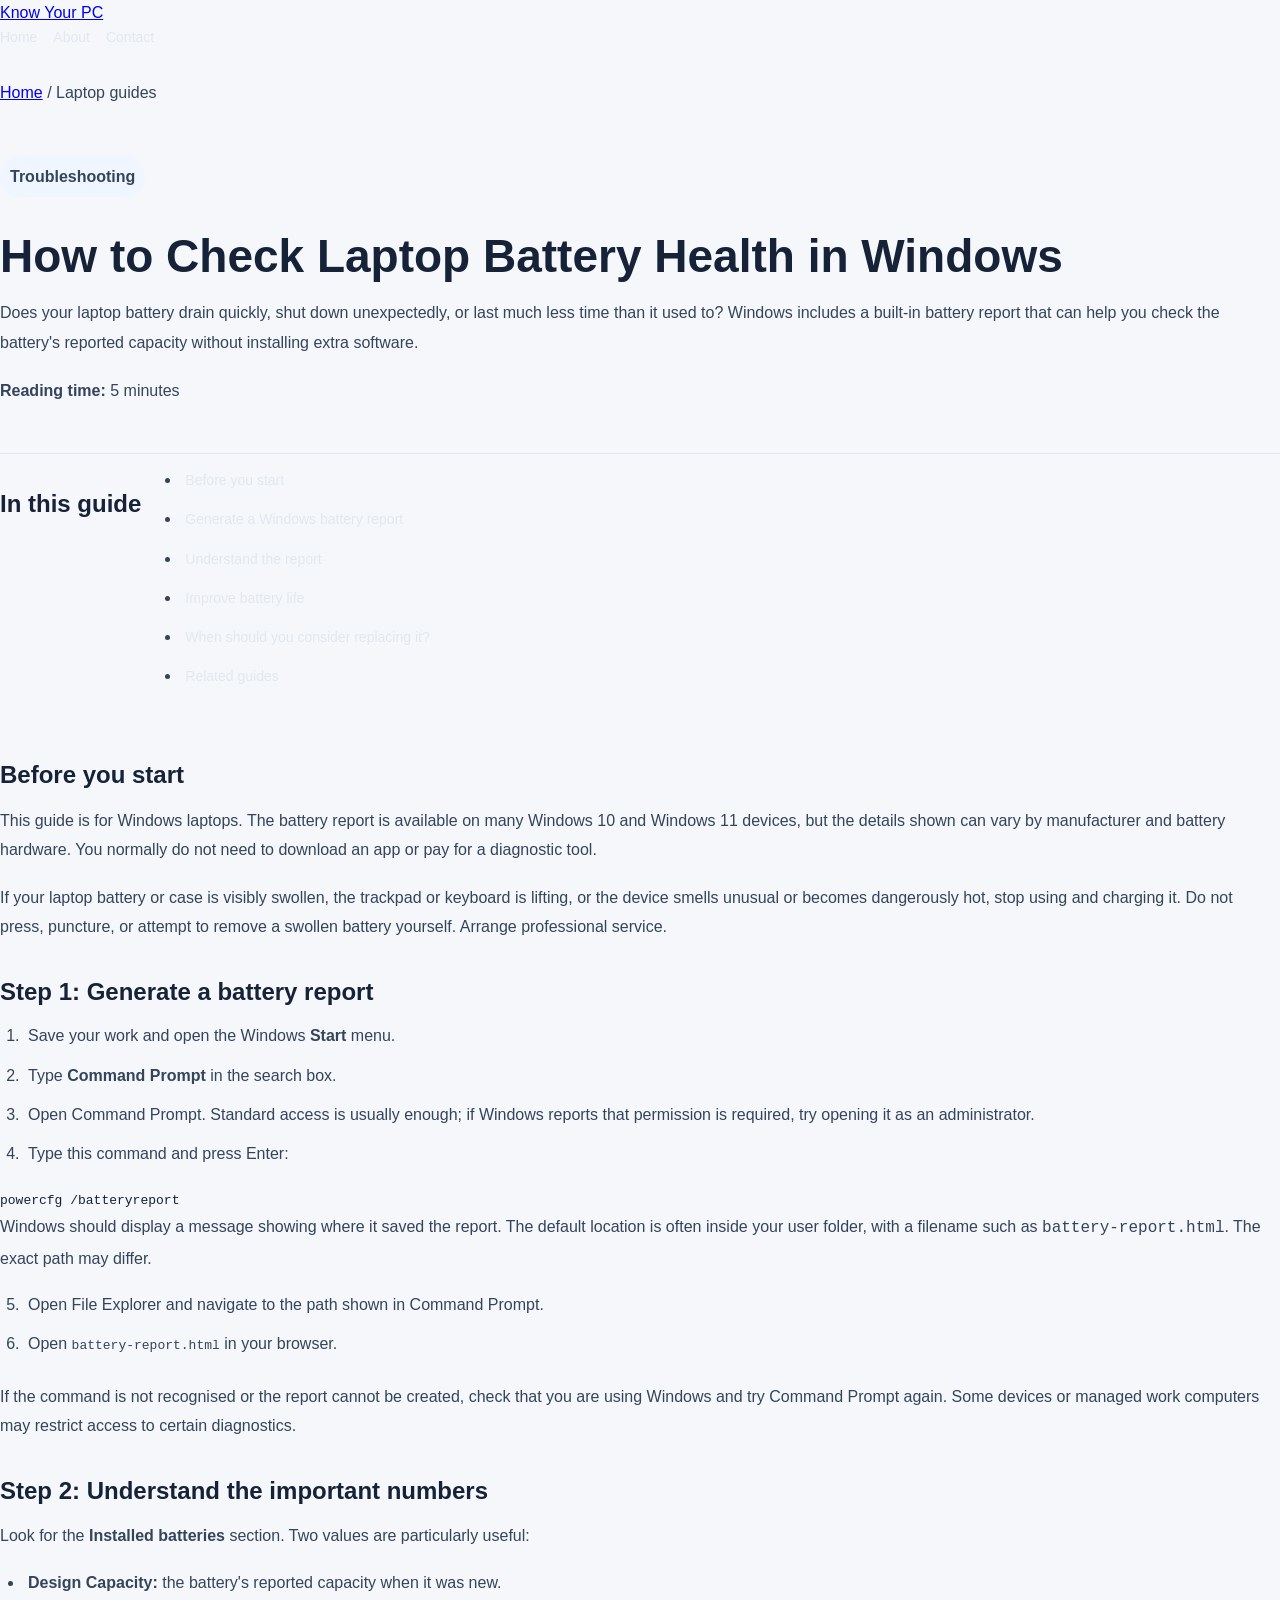
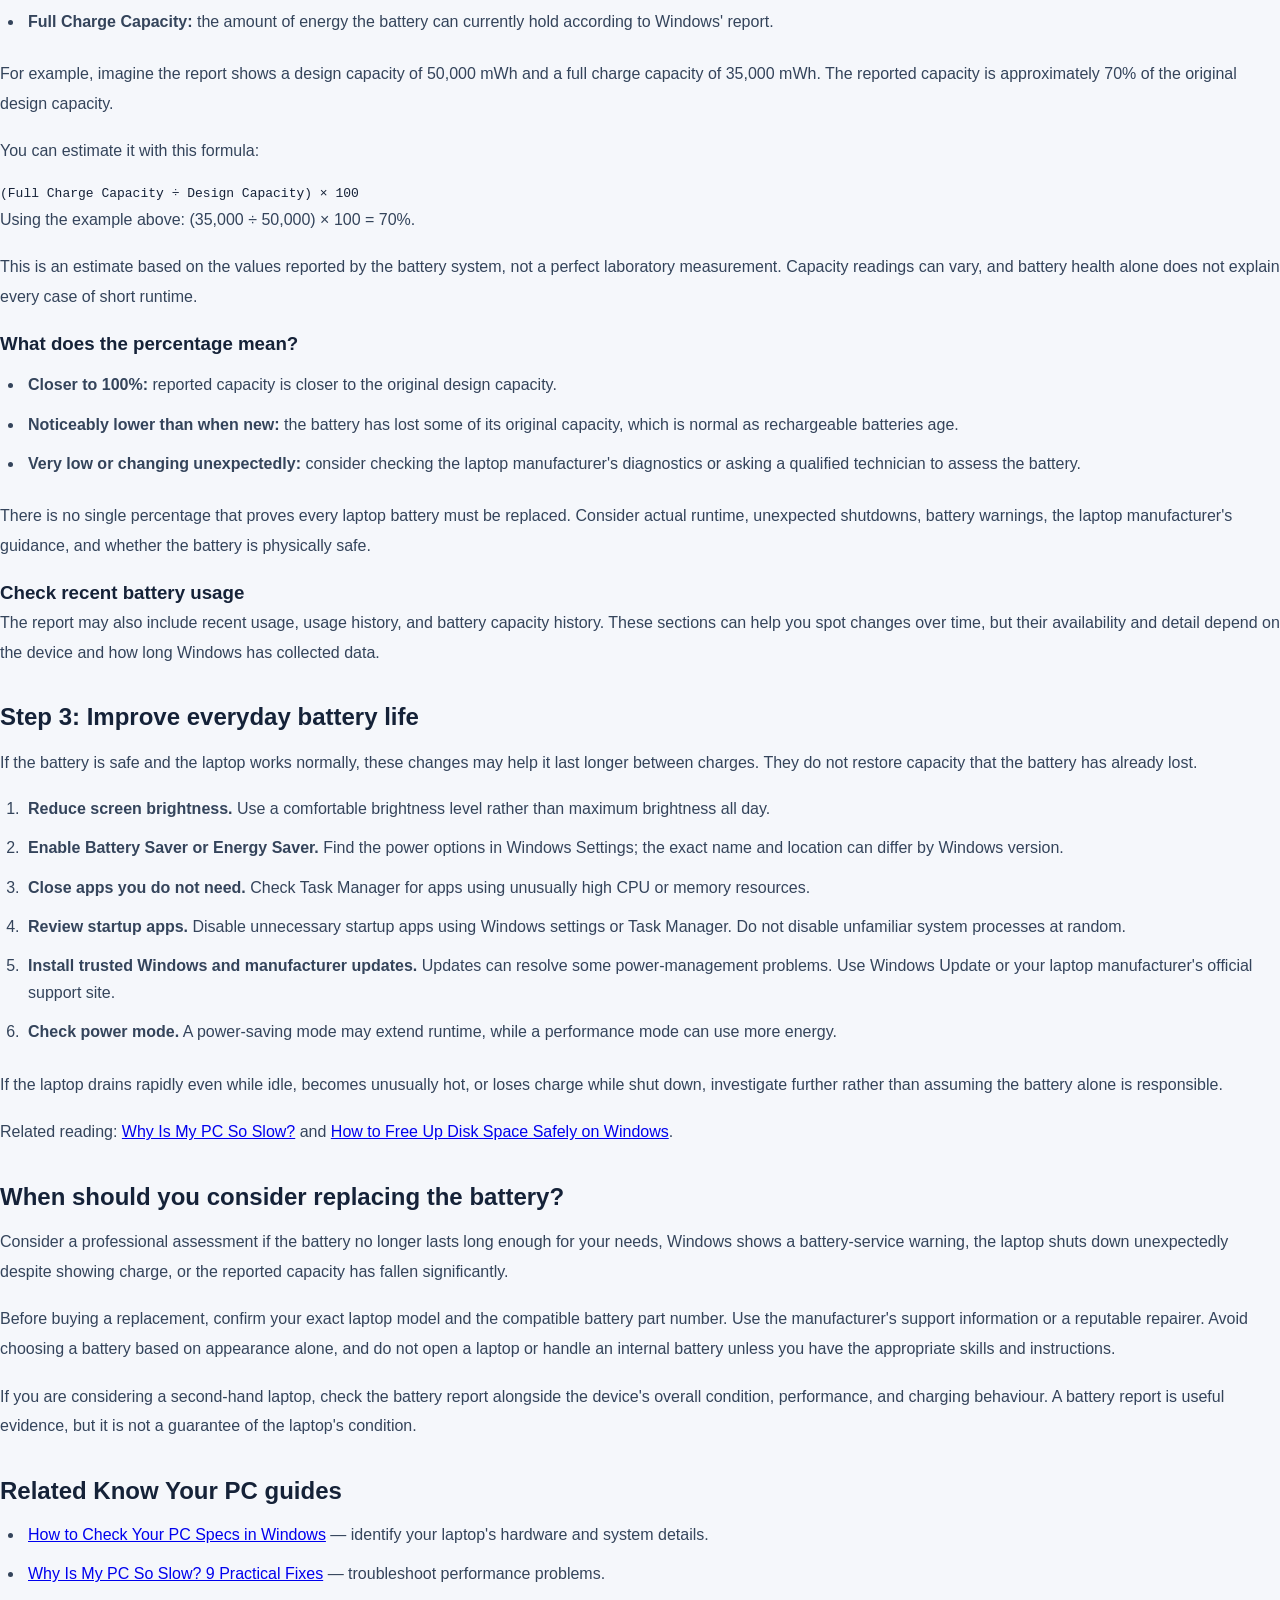
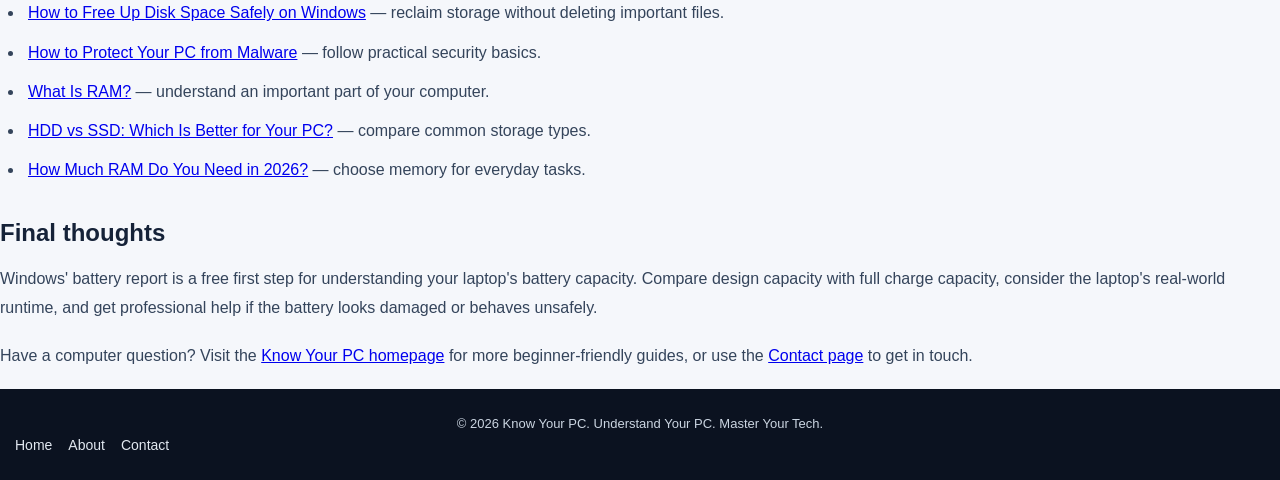
==== articles/check-laptop-battery-health.html @ 3131614b "Add laptop battery health guide" ====
<!DOCTYPE html>
<html lang="en-ZA">
<head>
  <meta charset="UTF-8">
  <meta name="viewport" content="width=device-width, initial-scale=1">
  <title>How to Check Laptop Battery Health in Windows | Know Your PC</title>
  <meta name="description" content="Learn how to check laptop battery health in Windows using a built-in battery report. Understand design capacity, full charge capacity and practical next steps.">
  <meta name="robots" content="index,follow">
  <link rel="canonical" href="https://skalavegent.github.io/know-your-pc/articles/check-laptop-battery-health.html">
  <meta property="og:type" content="article">
  <meta property="og:title" content="How to Check Laptop Battery Health in Windows | Know Your PC">
  <meta property="og:description" content="Use Windows' built-in battery report to check laptop battery capacity and understand what the results mean.">
  <meta property="og:url" content="https://skalavegent.github.io/know-your-pc/articles/check-laptop-battery-health.html">
  <link rel="stylesheet" href="../css/style.css">
  <script type="application/ld+json">
  {
    "@context": "https://schema.org",
    "@type": "Article",
    "headline": "How to Check Laptop Battery Health in Windows",
    "description": "Learn how to check laptop battery health in Windows using a built-in battery report.",
    "mainEntityOfPage": "https://skalavegent.github.io/know-your-pc/articles/check-laptop-battery-health.html",
    "publisher": {
      "@type": "Organization",
      "name": "Know Your PC",
      "url": "https://skalavegent.github.io/know-your-pc/"
    }
  }
  </script>
</head>
<body>
  <header>
    <div class="container">
      <a href="../index.html" class="site-logo" aria-label="Know Your PC homepage">Know Your PC</a>
      <nav aria-label="Main navigation">
        <a href="../index.html">Home</a>
        <a href="../about.html">About</a>
        <a href="../contact.html">Contact</a>
      </nav>
    </div>
  </header>

  <main class="container">
    <article class="article-content">
      <p><a href="../index.html">Home</a> / Laptop guides</p>
      <header class="article-header">
        <p class="category-label">Troubleshooting</p>
        <h1>How to Check Laptop Battery Health in Windows</h1>
        <p>Does your laptop battery drain quickly, shut down unexpectedly, or last much less time than it used to? Windows includes a built-in battery report that can help you check the battery's reported capacity without installing extra software.</p>
        <p><strong>Reading time:</strong> 5 minutes</p>
      </header>

      <nav aria-label="Article contents">
        <h2>In this guide</h2>
        <ul>
          <li><a href="#before-you-start">Before you start</a></li>
          <li><a href="#generate-report">Generate a Windows battery report</a></li>
          <li><a href="#read-report">Understand the report</a></li>
          <li><a href="#improve-battery-life">Improve battery life</a></li>
          <li><a href="#when-to-replace">When should you consider replacing it?</a></li>
          <li><a href="#related-guides">Related guides</a></li>
        </ul>
      </nav>

      <section id="before-you-start">
        <h2>Before you start</h2>
        <p>This guide is for Windows laptops. The battery report is available on many Windows 10 and Windows 11 devices, but the details shown can vary by manufacturer and battery hardware. You normally do not need to download an app or pay for a diagnostic tool.</p>
        <p>If your laptop battery or case is visibly swollen, the trackpad or keyboard is lifting, or the device smells unusual or becomes dangerously hot, stop using and charging it. Do not press, puncture, or attempt to remove a swollen battery yourself. Arrange professional service.</p>
      </section>

      <section id="generate-report">
        <h2>Step 1: Generate a battery report</h2>
        <ol>
          <li>Save your work and open the Windows <strong>Start</strong> menu.</li>
          <li>Type <strong>Command Prompt</strong> in the search box.</li>
          <li>Open Command Prompt. Standard access is usually enough; if Windows reports that permission is required, try opening it as an administrator.</li>
          <li>Type this command and press Enter:</li>
        </ol>
        <pre><code>powercfg /batteryreport</code></pre>
        <p>Windows should display a message showing where it saved the report. The default location is often inside your user folder, with a filename such as <code>battery-report.html</code>. The exact path may differ.</p>
        <ol start="5">
          <li>Open File Explorer and navigate to the path shown in Command Prompt.</li>
          <li>Open <code>battery-report.html</code> in your browser.</li>
        </ol>
        <p>If the command is not recognised or the report cannot be created, check that you are using Windows and try Command Prompt again. Some devices or managed work computers may restrict access to certain diagnostics.</p>
      </section>

      <section id="read-report">
        <h2>Step 2: Understand the important numbers</h2>
        <p>Look for the <strong>Installed batteries</strong> section. Two values are particularly useful:</p>
        <ul>
          <li><strong>Design Capacity:</strong> the battery's reported capacity when it was new.</li>
          <li><strong>Full Charge Capacity:</strong> the amount of energy the battery can currently hold according to Windows' report.</li>
        </ul>
        <p>For example, imagine the report shows a design capacity of 50,000 mWh and a full charge capacity of 35,000 mWh. The reported capacity is approximately 70% of the original design capacity.</p>
        <p>You can estimate it with this formula:</p>
        <pre><code>(Full Charge Capacity ÷ Design Capacity) × 100</code></pre>
        <p>Using the example above: (35,000 ÷ 50,000) × 100 = 70%.</p>
        <p>This is an estimate based on the values reported by the battery system, not a perfect laboratory measurement. Capacity readings can vary, and battery health alone does not explain every case of short runtime.</p>

        <h3>What does the percentage mean?</h3>
        <ul>
          <li><strong>Closer to 100%:</strong> reported capacity is closer to the original design capacity.</li>
          <li><strong>Noticeably lower than when new:</strong> the battery has lost some of its original capacity, which is normal as rechargeable batteries age.</li>
          <li><strong>Very low or changing unexpectedly:</strong> consider checking the laptop manufacturer's diagnostics or asking a qualified technician to assess the battery.</li>
        </ul>
        <p>There is no single percentage that proves every laptop battery must be replaced. Consider actual runtime, unexpected shutdowns, battery warnings, the laptop manufacturer's guidance, and whether the battery is physically safe.</p>

        <h3>Check recent battery usage</h3>
        <p>The report may also include recent usage, usage history, and battery capacity history. These sections can help you spot changes over time, but their availability and detail depend on the device and how long Windows has collected data.</p>
      </section>

      <section id="improve-battery-life">
        <h2>Step 3: Improve everyday battery life</h2>
        <p>If the battery is safe and the laptop works normally, these changes may help it last longer between charges. They do not restore capacity that the battery has already lost.</p>
        <ol>
          <li><strong>Reduce screen brightness.</strong> Use a comfortable brightness level rather than maximum brightness all day.</li>
          <li><strong>Enable Battery Saver or Energy Saver.</strong> Find the power options in Windows Settings; the exact name and location can differ by Windows version.</li>
          <li><strong>Close apps you do not need.</strong> Check Task Manager for apps using unusually high CPU or memory resources.</li>
          <li><strong>Review startup apps.</strong> Disable unnecessary startup apps using Windows settings or Task Manager. Do not disable unfamiliar system processes at random.</li>
          <li><strong>Install trusted Windows and manufacturer updates.</strong> Updates can resolve some power-management problems. Use Windows Update or your laptop manufacturer's official support site.</li>
          <li><strong>Check power mode.</strong> A power-saving mode may extend runtime, while a performance mode can use more energy.</li>
        </ol>
        <p>If the laptop drains rapidly even while idle, becomes unusually hot, or loses charge while shut down, investigate further rather than assuming the battery alone is responsible.</p>
        <p>Related reading: <a href="why-pc-is-slow.html">Why Is My PC So Slow?</a> and <a href="free-up-disk-space-safely.html">How to Free Up Disk Space Safely on Windows</a>.</p>
      </section>

      <section id="when-to-replace">
        <h2>When should you consider replacing the battery?</h2>
        <p>Consider a professional assessment if the battery no longer lasts long enough for your needs, Windows shows a battery-service warning, the laptop shuts down unexpectedly despite showing charge, or the reported capacity has fallen significantly.</p>
        <p>Before buying a replacement, confirm your exact laptop model and the compatible battery part number. Use the manufacturer's support information or a reputable repairer. Avoid choosing a battery based on appearance alone, and do not open a laptop or handle an internal battery unless you have the appropriate skills and instructions.</p>
        <p>If you are considering a second-hand laptop, check the battery report alongside the device's overall condition, performance, and charging behaviour. A battery report is useful evidence, but it is not a guarantee of the laptop's condition.</p>
      </section>

      <section id="related-guides">
        <h2>Related Know Your PC guides</h2>
        <ul>
          <li><a href="check-pc-specifications.html">How to Check Your PC Specs in Windows</a> — identify your laptop's hardware and system details.</li>
          <li><a href="why-pc-is-slow.html">Why Is My PC So Slow? 9 Practical Fixes</a> — troubleshoot performance problems.</li>
          <li><a href="free-up-disk-space-safely.html">How to Free Up Disk Space Safely on Windows</a> — reclaim storage without deleting important files.</li>
          <li><a href="protect-pc-from-malware.html">How to Protect Your PC from Malware</a> — follow practical security basics.</li>
          <li><a href="what-is-ram.html">What Is RAM?</a> — understand an important part of your computer.</li>
          <li><a href="hdd-vs-ssd.html">HDD vs SSD: Which Is Better for Your PC?</a> — compare common storage types.</li>
          <li><a href="how-much-ram-do-you-need-2026.html">How Much RAM Do You Need in 2026?</a> — choose memory for everyday tasks.</li>
        </ul>
      </section>

      <section>
        <h2>Final thoughts</h2>
        <p>Windows' battery report is a free first step for understanding your laptop's battery capacity. Compare design capacity with full charge capacity, consider the laptop's real-world runtime, and get professional help if the battery looks damaged or behaves unsafely.</p>
        <p>Have a computer question? Visit the <a href="../index.html">Know Your PC homepage</a> for more beginner-friendly guides, or use the <a href="../contact.html">Contact page</a> to get in touch.</p>
      </section>
    </article>
  </main>

  <footer>
    <div class="container">
      <p>&copy; 2026 Know Your PC. Understand Your PC. Master Your Tech.</p>
      <nav aria-label="Footer navigation">
        <a href="../index.html">Home</a>
        <a href="../about.html">About</a>
        <a href="../contact.html">Contact</a>
      </nav>
    </div>
  </footer>
  <script src="../js/main.js"></script>
</body>
</html>
---- css/style.css ----
* {
  box-sizing: border-box;
  margin: 0;
  padding: 0;
}

html {
  scroll-behavior: smooth;
}

body {
  font-family: Arial, sans-serif;
  background: #f5f7fb;
  color: #152238;
  line-height: 1.6;
}

.navbar {
  display: flex;
  justify-content: space-between;
  align-items: center;
  gap: 16px;
  padding: 18px 6%;
  background: #0b1220;
  color: white;
}

.logo {
  color: white;
  font-weight: 800;
  text-decoration: none;
  font-size: 17px;
}

.logo span {
  color: #4b91ff;
  margin-left: 5px;
}

nav {
  display: flex;
  gap: 16px;
}

nav a {
  color: #e2e8f0;
  text-decoration: none;
  font-size: 14px;
}

.hero {
  padding: 85px 7%;
  background: linear-gradient(135deg, #0b1220, #172e53);
  color: white;
}

.eyebrow, .category {
  color: #3984ff;
  font-size: 12px;
  font-weight: bold;
  letter-spacing: 1.5px;
}

.hero .eyebrow {
  color: #8cbaff;
}

h1 {
  font-size: clamp(34px, 8vw, 58px);
  line-height: 1.12;
  margin: 20px 0;
}

h1 span {
  color: #4b91ff;
}

.intro {
  color: #cbd5e1;
  max-width: 470px;
  margin-bottom: 28px;
}

.button {
  display: inline-block;
  padding: 13px 20px;
  background: #2878f0;
  color: white;
  border-radius: 7px;
  text-decoration: none;
  font-weight: bold;
}

.topics, .articles {
  padding: 55px 6%;
}

h2 {
  font-size: 27px;
  margin-bottom: 25px;
}

.topic-grid {
  display: grid;
  grid-template-columns: repeat(2, minmax(0, 1fr));
  gap: 15px;
}

.topic, .article-card {
  background: white;
  padding: 20px;
  border: 1px solid #e0e7f0;
  border-radius: 12px;
}

.topic {
  text-decoration: none;
  color: inherit;
}

.topic span {
  font-size: 27px;
}

.topic h3, .article-card h3 {
  margin: 10px 0;
  font-size: 17px;
}

.topic p, .article-card p {
  color: #64748b;
  font-size: 14px;
}

.article-card {
  margin-bottom: 16px;
}

.category {
  color: #2878f0 !important;
}

.read-more {
  display: inline-block;
  margin-top: 12px;
  color: #2878f0;
  font-size: 13px;
  font-weight: bold;
}

footer {
  background: #0b1220;
  color: #cbd5e1;
  text-align: center;
  padding: 25px 15px;
  font-size: 13px;
}

@media (max-width: 420px) {
  .navbar {
    align-items: flex-start;
    flex-direction: column;
  }

  nav {
    flex-wrap: wrap;
  }

  .topic-grid {
    grid-template-columns: 1fr;
  }

  .hero {
    padding-top: 60px;
    padding-bottom: 60px;
  }
}


/* ===== KNOW YOUR PC: ARTICLE PAGES ===== */

.article-page {
  width: 100%;
  max-width: 850px;
  margin: 0 auto;
  padding: 32px 20px 60px;
}

.back-link {
  display: inline-block;
  margin-bottom: 28px;
  color: #2878f0;
  text-decoration: none;
  font-size: 14px;
  font-weight: bold;
}

.article-header {
  padding: 30px 0;
  border-bottom: 1px solid #e0e7f0;
}

.article-header h1 {
  color: #152238;
  font-size: clamp(32px, 7vw, 46px);
  margin: 14px 0;
}

.article-intro {
  color: #52627a;
  font-size: 18px;
  line-height: 1.7;
}

.article-meta {
  color: #64748b;
  font-size: 13px;
  margin-top: 18px;
}

.article-content {
  padding-top: 30px;
  overflow-wrap: anywhere;
}

.article-content h2 {
  margin-top: 34px;
  margin-bottom: 14px;
  font-size: 24px;
  line-height: 1.35;
}

.article-content p {
  margin-bottom: 18px;
  color: #34445b;
  font-size: 16px;
  line-height: 1.85;
}

.article-content ul,
.article-content ol {
  padding-left: 24px;
  margin: 12px 0 24px;
}

.article-content li {
  padding-left: 4px;
  margin-bottom: 12px;
  line-height: 1.7;
  color: #34445b;
}

.tip-box {
  margin: 24px 0;
  padding: 18px;
  background: #eaf2ff;
  border-left: 4px solid #2878f0;
  border-radius: 7px;
  color: #243b5b;
  line-height: 1.8;
}

.tip-box strong {
  display: block;
  margin-bottom: 5px;
}

.article-navigation {
  margin-top: 40px;
  padding-top: 24px;
  border-top: 1px solid #e0e7f0;
}

.article-navigation a {
  display: inline-block;
  padding: 12px 16px;
  background: #0b1220;
  color: white;
  text-decoration: none;
  border-radius: 7px;
  font-size: 14px;
}

.article-navigation a:hover {
  background: #2878f0;
}

@media (max-width: 420px) {
  .article-page {
    padding: 22px 16px 45px;
  }

  .article-intro {
    font-size: 16px;
  }

  .article-content h2 {
    font-size: 21px;
  }
}


/* ===== SEARCH AND CATEGORY FILTERS ===== */

.article-tools {
  display: grid;
  gap: 10px;
  margin: 24px 0 18px;
  max-width: 650px;
}

.article-tools label {
  font-size: 14px;
  font-weight: 700;
  color: #152238;
}

.search-box {
  display: flex;
  align-items: center;
  gap: 10px;
  padding: 0 12px;
  background: #ffffff;
  border: 1px solid #cbd5e1;
  border-radius: 9px;
}

.search-box:focus-within {
  border-color: #2878f0;
  box-shadow: 0 0 0 3px #2878f020;
}

.search-box input {
  flex: 1;
  min-width: 0;
  padding: 14px 0;
  border: 0;
  outline: none;
  background: transparent;
  color: #152238;
  font-size: 15px;
}

#clearSearch {
  border: 0;
  background: transparent;
  color: #64748b;
  font-size: 25px;
  cursor: pointer;
  padding: 4px 8px;
}

#categoryFilter {
  width: 100%;
  max-width: 420px;
  padding: 13px;
  border: 1px solid #cbd5e1;
  border-radius: 9px;
  background: #ffffff;
  color: #152238;
  font-size: 15px;
}

.results-count {
  margin: 12px 0 18px;
  color: #64748b;
  font-size: 14px;
}

.article-grid {
  display: grid;
  grid-template-columns: repeat(2, minmax(0, 1fr));
  gap: 16px;
  align-items: stretch;
}

.article-grid .article-card {
  margin-bottom: 0;
}

.article-card[hidden] {
  display: none !important;
}

.no-results {
  padding: 22px;
  margin-top: 12px;
  border: 1px dashed #cbd5e1;
  border-radius: 10px;
  color: #64748b;
  text-align: center;
}

@media (max-width: 520px) {
  .article-grid {
    grid-template-columns: 1fr;
  }

  .search-box input {
    font-size: 14px;
  }
}


/* ==================================
   KNOW YOUR PC - ARTICLE CARD DESIGN
   ================================== */

.article-grid {
    display: grid;
    grid-template-columns: repeat(3, minmax(0, 1fr));
    gap: 22px;
    align-items: stretch;
}

.article-card {
    display: flex;
    flex-direction: column;
    min-width: 0;
    padding: 24px;
    background: #ffffff;
    border: 1px solid #e2e8f0;
    border-radius: 16px;
    box-shadow: 0 4px 14px rgba(15, 23, 42, 0.04);
    transition:
        transform 0.2s ease,
        box-shadow 0.2s ease,
        border-color 0.2s ease;
}

.article-card:hover {
    transform: translateY(-4px);
    border-color: #93c5fd;
    box-shadow: 0 12px 28px rgba(15, 23, 42, 0.09);
}

.article-card__top {
    display: flex;
    flex-wrap: wrap;
    align-items: center;
    justify-content: space-between;
    gap: 10px;
    margin-bottom: 18px;
}

.category-label {
    display: inline-flex;
    align-items: center;
    padding: 6px 10px;
    border-radius: 999px;
    background: #eff6ff;
    color: #1d4ed8;
    font-size: 12px;
    font-weight: 700;
    line-height: 1.4;
}

.reading-time {
    color: #64748b;
    font-size: 12px;
    white-space: nowrap;
}

.article-card h3 {
    margin: 0 0 12px;
    color: #0f172a;
    font-size: 20px;
    line-height: 1.4;
    letter-spacing: -0.3px;
}

.article-card p {
    margin: 0 0 22px;
    color: #475569;
    font-size: 15px;
    line-height: 1.75;
}

.article-card__link {
    display: inline-flex;
    align-items: center;
    gap: 8px;
    align-self: flex-start;
    margin-top: auto;
    color: #2563eb;
    font-size: 14px;
    font-weight: 700;
    line-height: 1.5;
    text-decoration: none;
}

.article-card__link span {
    transition: transform 0.2s ease;
}

.article-card__link:hover {
    color: #1d4ed8;
    text-decoration: underline;
    text-underline-offset: 4px;
}

.article-card__link:hover span {
    transform: translateX(4px);
}

.article-card a:focus-visible {
    outline: 3px solid #60a5fa;
    outline-offset: 4px;
    border-radius: 3px;
}

/* Tablets */
@media (max-width: 900px) {
    .article-grid {
        grid-template-columns: repeat(2, minmax(0, 1fr));
        gap: 18px;
    }

    .article-card {
        padding: 20px;
    }
}

/* Mobile phones */
@media (max-width: 560px) {
    .article-grid {
        grid-template-columns: 1fr;
        gap: 16px;
    }

    .article-card {
        padding: 20px;
        border-radius: 14px;
    }

    .article-card h3 {
        font-size: 19px;
    }

    .article-card p {
        font-size: 14px;
    }
}

/* Respect reduced-motion preferences */
@media (prefers-reduced-motion: reduce) {
    .article-card,
    .article-card__link span {
        transition: none;
    }

    .article-card:hover {
        transform: none;
    }
}


/* ==========================================
   PHASE 6.4 — RESPONSIVE & ACCESSIBLE DESIGN
   ========================================== */

/* Consistent sizing across the website */
*,
*::before,
*::after {
    box-sizing: border-box;
}

html {
    scroll-behavior: smooth;
    -webkit-text-size-adjust: 100%;
    text-size-adjust: 100%;
}

body {
    margin: 0;
    min-width: 320px;
    line-height: 1.6;
    overflow-wrap: break-word;
}

/* Keep images and embedded media inside their containers */
img,
video,
iframe,
svg {
    max-width: 100%;
}

img,
video {
    height: auto;
}

/* Avoid long links or code forcing horizontal page scrolling */
p,
li,
a,
h1,
h2,
h3 {
    overflow-wrap: anywhere;
}

/* Make keyboard focus visible */
a:focus-visible,
button:focus-visible,
input:focus-visible,
select:focus-visible,
textarea:focus-visible {
    outline: 3px solid #60a5fa;
    outline-offset: 3px;
}

/* Make common interactive controls easier to tap */
button,
input,
select,
textarea {
    font: inherit;
}

button,
input[type="submit"],
input[type="button"] {
    min-height: 44px;
}

input,
select,
textarea {
    max-width: 100%;
}

input:not([type="checkbox"]):not([type="radio"]),
select,
textarea {
    font-size: 16px;
}

/* Prevent wide tables from breaking article layouts */
table {
    width: 100%;
    border-collapse: collapse;
}

.table-wrapper,
.table-scroll {
    max-width: 100%;
    overflow-x: auto;
    -webkit-overflow-scrolling: touch;
}

/* Responsive article text */
article p,
article li {
    line-height: 1.8;
}

article h1 {
    font-size: clamp(1.8rem, 5vw, 2.6rem);
    line-height: 1.2;
}

article h2 {
    font-size: clamp(1.4rem, 4vw, 1.9rem);
    line-height: 1.3;
}

/* Tablet layouts */
@media (max-width: 900px) {
    .container,
    .content,
    .main-content {
        max-width: 100%;
    }

    .article-grid {
        grid-template-columns: repeat(2, minmax(0, 1fr));
    }
}

/* Phone layouts */
@media (max-width: 600px) {
    body {
        font-size: 16px;
    }

    .container,
    .content,
    .main-content {
        width: 100%;
        max-width: 100%;
        padding-left: 16px;
        padding-right: 16px;
    }

    header,
    nav,
    main,
    footer {
        max-width: 100%;
    }

    h1 {
        font-size: clamp(1.8rem, 8vw, 2.3rem);
        line-height: 1.2;
    }

    h2 {
        font-size: clamp(1.4rem, 6vw, 1.8rem);
        line-height: 1.3;
    }

    /* Let navigation links wrap instead of overflowing */
    nav {
        flex-wrap: wrap;
        gap: 10px;
    }

    nav a {
        display: inline-flex;
        align-items: center;
        min-height: 44px;
        padding: 6px 8px;
    }

    /* One card per row on smaller screens */
    .article-grid {
        grid-template-columns: minmax(0, 1fr);
        gap: 16px;
    }

    .article-card {
        width: 100%;
        min-width: 0;
    }

    /* Keep search and filters usable on narrow screens */
    #searchInput,
    #search,
    #categoryFilter,
    #category-filter {
        width: 100%;
        max-width: 100%;
        min-height: 44px;
    }

    /* Keep article content inside the screen */
    pre {
        max-width: 100%;
        overflow-x: auto;
        white-space: pre;
        -webkit-overflow-scrolling: touch;
    }

    .info-page,
    .contact-page {
        width: calc(100% - 32px);
        padding-top: 24px;
    }

    .info-hero,
    .contact-hero {
        padding: 24px;
    }
}

/* Respect the visitor's reduced-motion preference */
@media (prefers-reduced-motion: reduce) {
    html {
        scroll-behavior: auto;
    }

    *,
    *::before,
    *::after {
        animation-duration: 0.01ms !important;
        animation-iteration-count: 1 !important;
        transition-duration: 0.01ms !important;
        scroll-behavior: auto !important;
    }
}
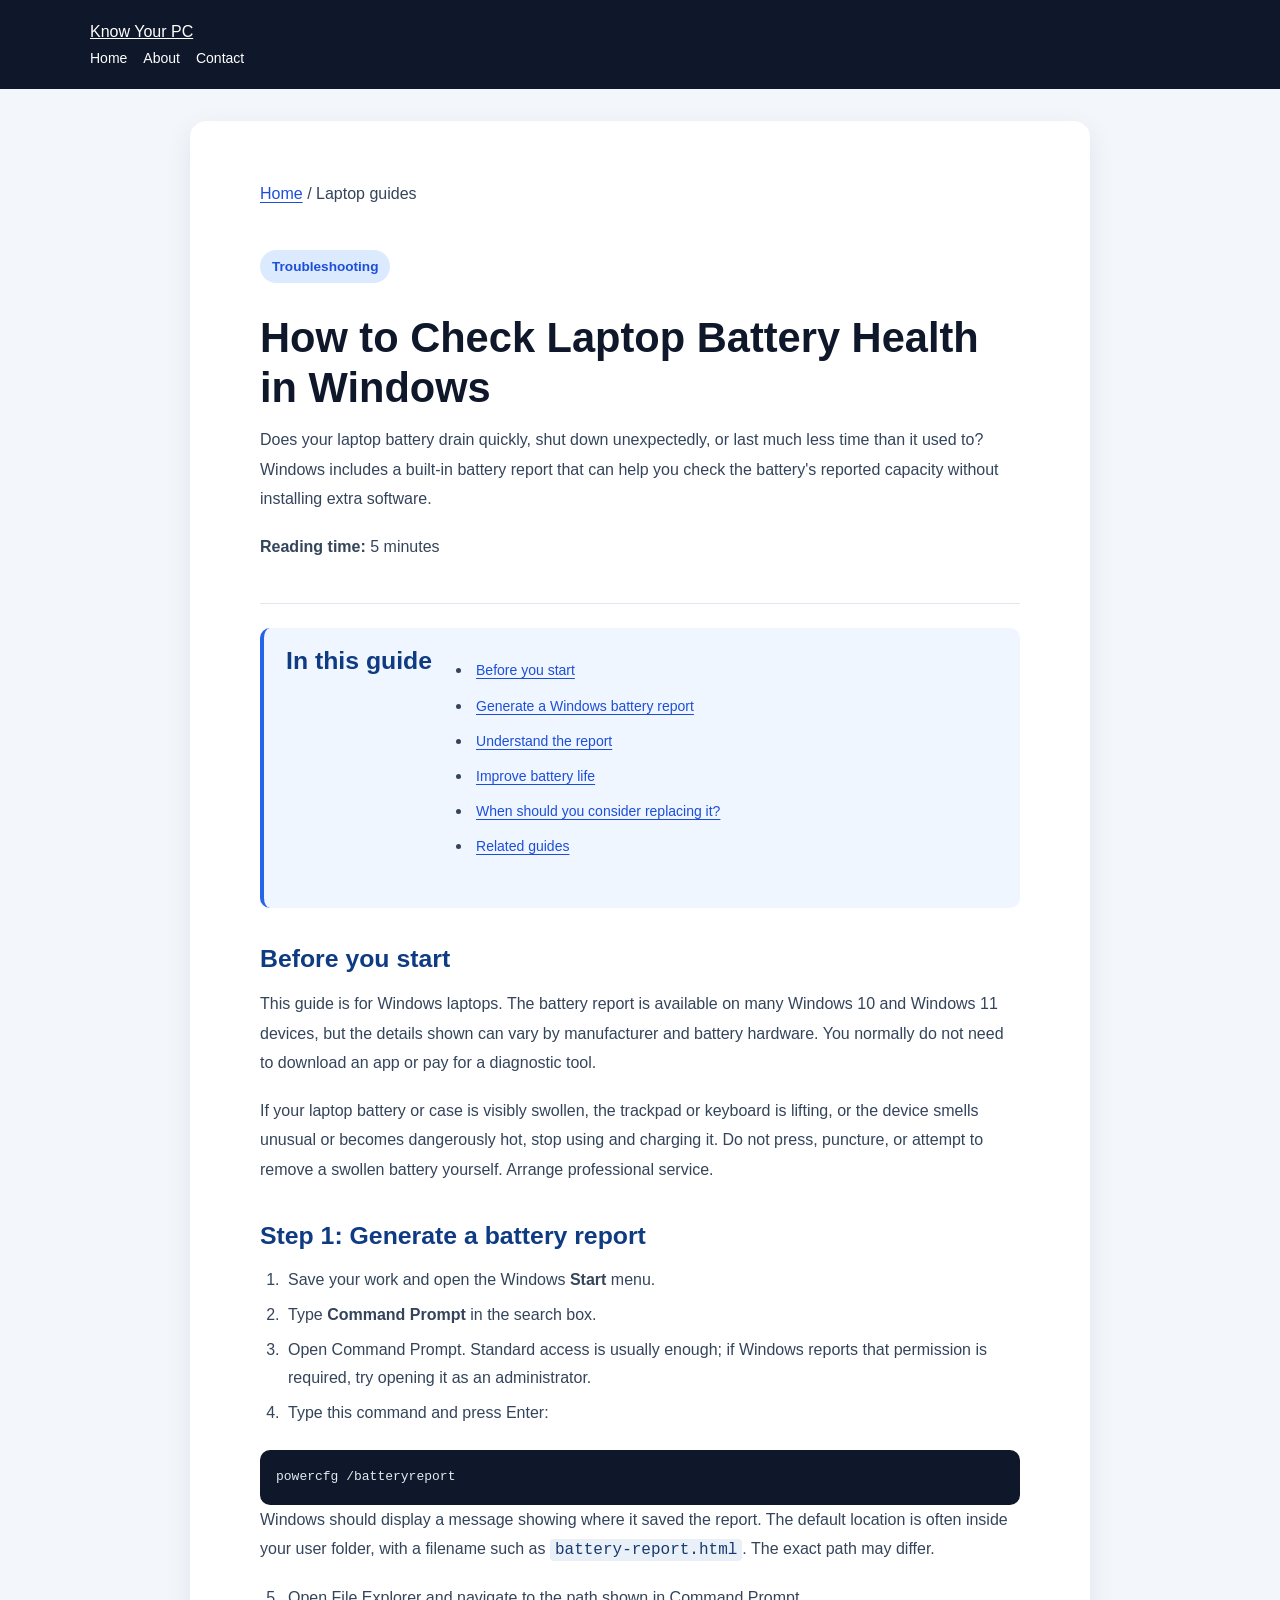
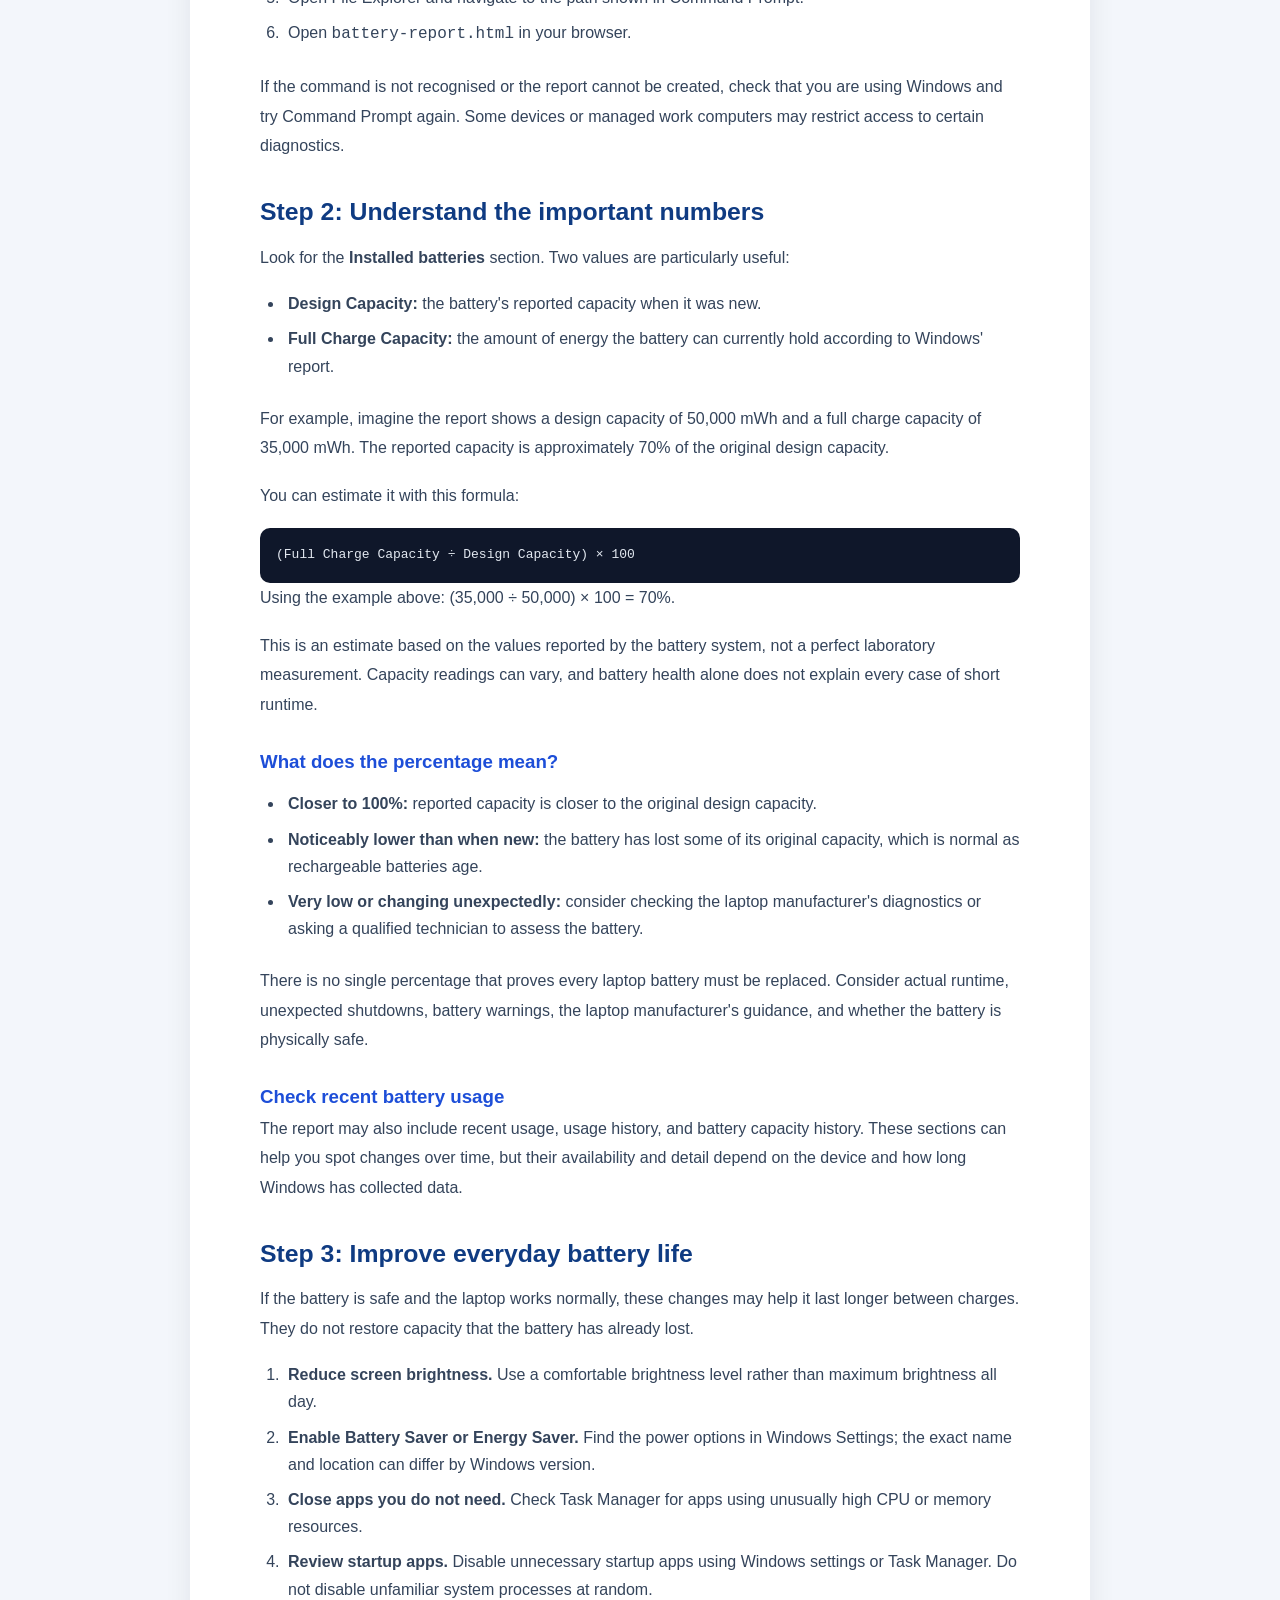
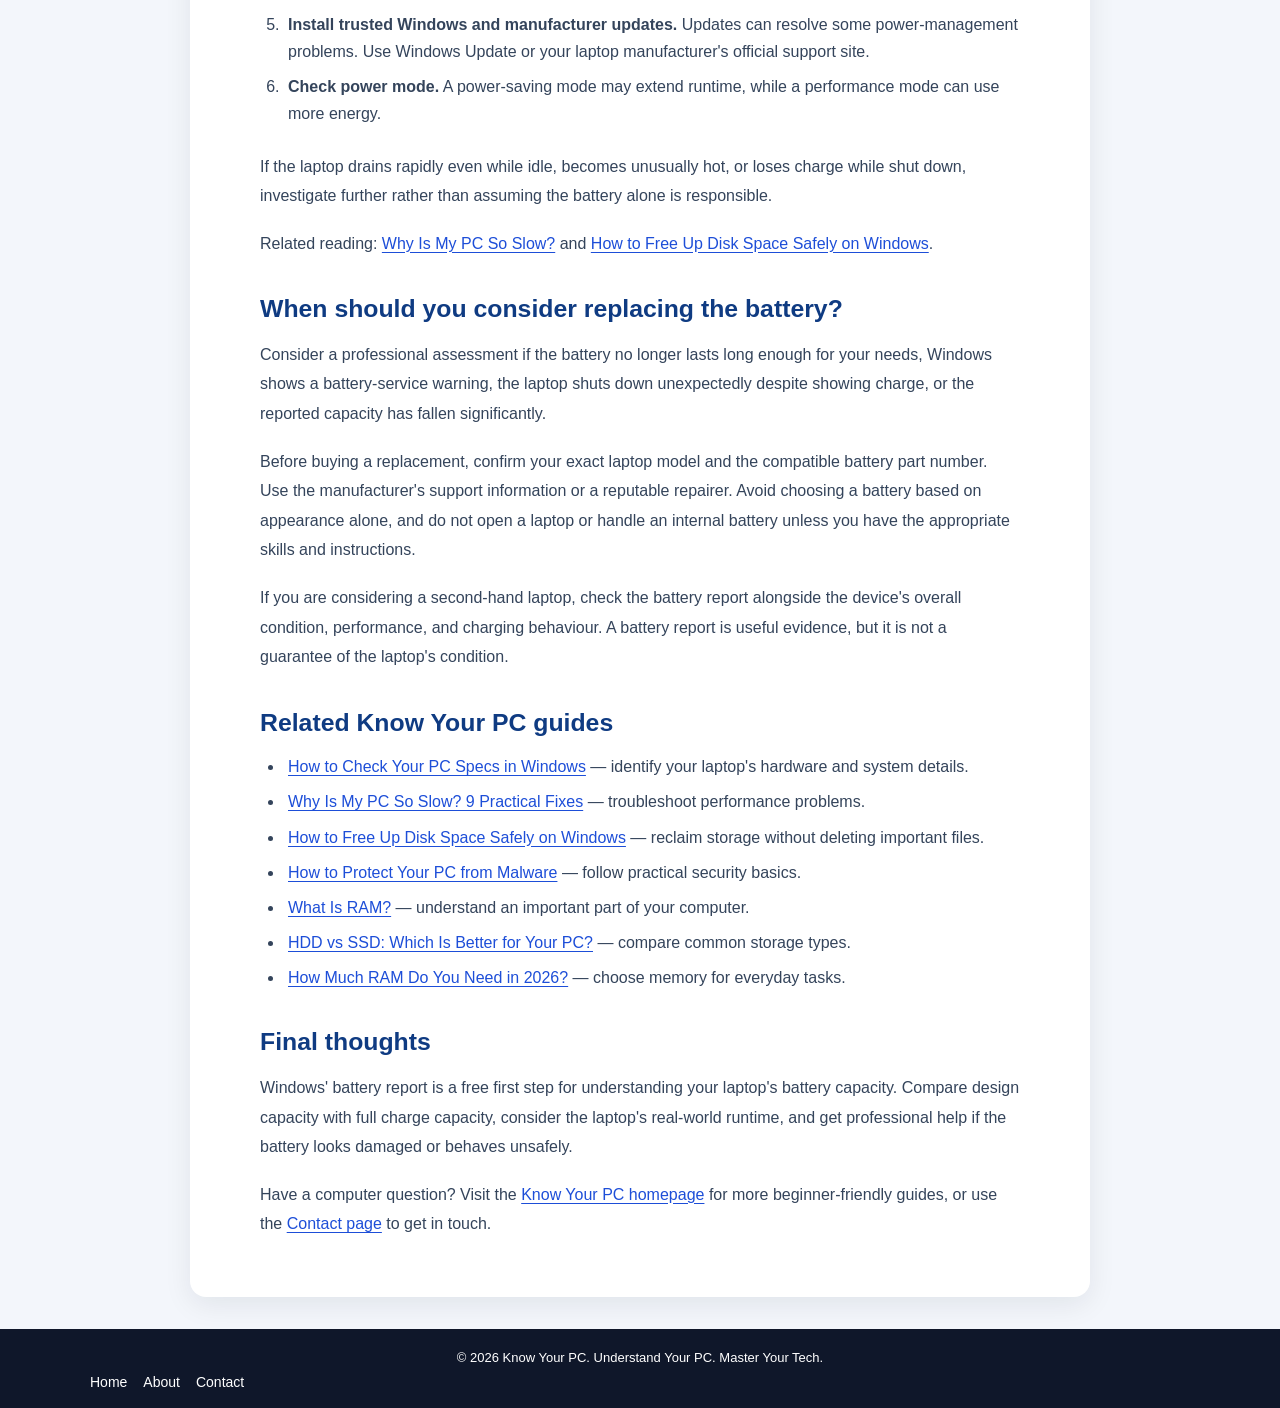
==== commit 7873ece9: "check-laptop-battery-health.html" ====
--- a/articles/check-laptop-battery-health.html
+++ b/articles/check-laptop-battery-health.html
@@ -26,6 +26,163 @@
     }
   }
   </script>
+  
+<style>
+/* Know Your PC - battery article styling */
+body {
+    background: #f3f6fb;
+    color: #1e293b;
+    font-family: Arial, Helvetica, sans-serif;
+    line-height: 1.75;
+    margin: 0;
+}
+
+body > header,
+body > footer {
+    background: #0f172a;
+    color: #ffffff;
+    padding: 18px 16px;
+}
+
+body > header a,
+body > footer a {
+    color: #ffffff;
+}
+
+body > header .container,
+body > footer .container {
+    max-width: 1100px;
+    margin: 0 auto;
+}
+
+main.container {
+    width: calc(100% - 32px);
+    max-width: 900px;
+    box-sizing: border-box;
+    margin: 32px auto;
+    padding: 28px;
+    background: #ffffff;
+    border-radius: 16px;
+    box-shadow: 0 8px 28px rgba(15, 23, 42, 0.08);
+}
+
+.article-content {
+    max-width: 760px;
+    margin: 0 auto;
+    overflow-wrap: anywhere;
+}
+
+.article-content .article-header {
+    padding: 24px 0;
+    border-bottom: 1px solid #e2e8f0;
+    margin-bottom: 24px;
+}
+
+.article-content h1 {
+    color: #0f172a;
+    font-size: clamp(1.8rem, 5vw, 2.6rem);
+    line-height: 1.2;
+    margin: 12px 0;
+}
+
+.article-content h2 {
+    color: #0f3b82;
+    font-size: 1.55rem;
+    line-height: 1.35;
+    margin-top: 34px;
+}
+
+.article-content h3 {
+    color: #1d4ed8;
+    margin-top: 26px;
+}
+
+.article-content p,
+.article-content li {
+    font-size: 1rem;
+}
+
+.article-content li {
+    margin-bottom: 8px;
+}
+
+.article-content a {
+    color: #1d4ed8;
+    text-decoration: underline;
+    text-underline-offset: 3px;
+}
+
+.article-content a:hover {
+    color: #1e40af;
+}
+
+.article-content .category-label {
+    display: inline-block;
+    background: #dbeafe;
+    color: #1d4ed8;
+    border-radius: 999px;
+    padding: 4px 12px;
+    font-size: 0.85rem;
+    font-weight: bold;
+}
+
+.article-content nav[aria-label="Article contents"] {
+    background: #eff6ff;
+    border-left: 4px solid #2563eb;
+    border-radius: 10px;
+    padding: 16px 22px;
+    margin: 24px 0;
+}
+
+.article-content nav h2 {
+    margin-top: 0;
+}
+
+.article-content section {
+    margin: 30px 0;
+}
+
+.article-content pre {
+    background: #0f172a;
+    color: #e2e8f0;
+    padding: 16px;
+    border-radius: 10px;
+    overflow-x: auto;
+}
+
+.article-content code {
+    overflow-wrap: anywhere;
+}
+
+.article-content p code {
+    background: #eaf0f8;
+    color: #173b70;
+    padding: 2px 5px;
+    border-radius: 4px;
+}
+
+@media (max-width: 600px) {
+    main.container {
+        width: calc(100% - 20px);
+        margin: 12px auto;
+        padding: 18px 15px;
+        border-radius: 10px;
+    }
+
+    .article-content h1 {
+        font-size: 1.8rem;
+    }
+
+    .article-content h2 {
+        font-size: 1.35rem;
+    }
+
+    body > header,
+    body > footer {
+        padding: 14px 12px;
+    }
+}
+  </style>
 </head>
 <body>
   <header>
